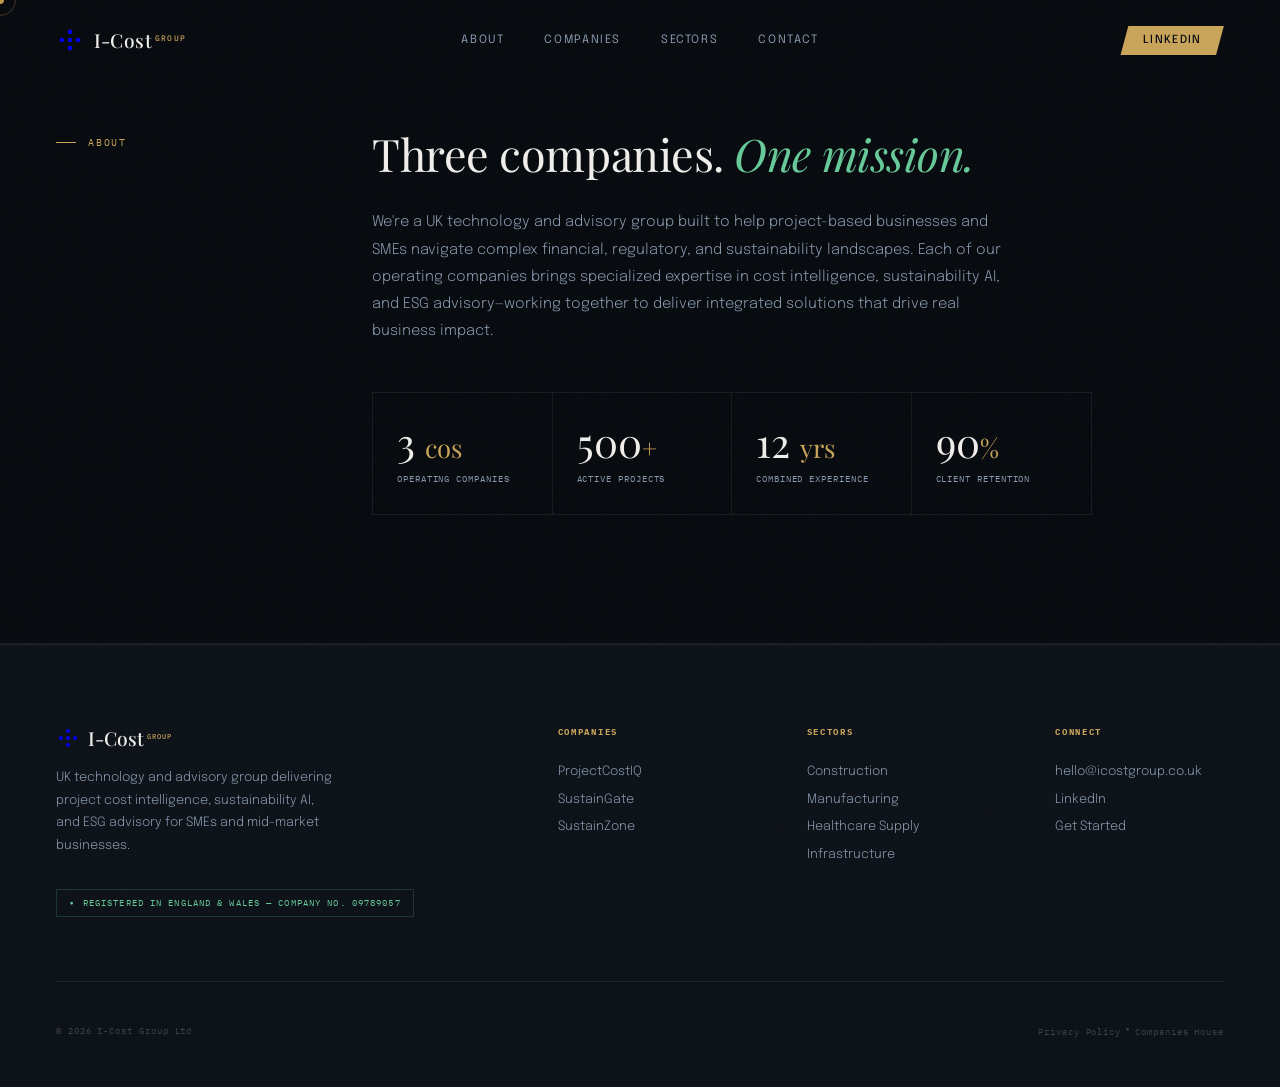
==== about.html @ 1edfaf4c "Split pages while preserving original design theme and assets" ====
<!DOCTYPE html>
<html lang="en">
<head>
<meta charset="UTF-8">
<meta name="viewport" content="width=device-width, initial-scale=1.0">
<title>About — I-Cost Group</title>
<meta name="description" content="Three operating companies. One mission — helping UK project-based businesses and SMEs manage financial risk, regulatory complexity, and sustainability at speed and scale.">
<meta property="og:title" content="I-Cost Group — Intelligent Cost & Compliance">
<meta property="og:description" content="UK technology and advisory group delivering project cost intelligence, sustainability AI, and ESG advisory for SMEs.">
<meta property="og:type" content="website">
<link rel="preconnect" href="https://fonts.googleapis.com">
<link href="https://fonts.googleapis.com/css2?family=Playfair+Display:ital,wght@0,400;0,500;0,700;1,400;1,500&family=Epilogue:wght@200;300;400;500;600&family=IBM+Plex+Mono:wght@300;400;500&display=swap" rel="stylesheet">
<link rel="stylesheet" href="assets/css/main.css">
</head>
<body>
<a href="#main" class="skip-link">Skip to main content</a>
<div class="cursor"></div>
<div class="cursor-ring"></div>

<nav id="nav">
<a href="index.html" class="nav-logo">
<svg viewBox="0 0 24 24" width="24" height="24" fill="none" stroke="currentColor" stroke-width="2">
<circle cx="12" cy="12" r="1"/>
<circle cx="12" cy="5" r="1"/>
<circle cx="12" cy="19" r="1"/>
<circle cx="5" cy="12" r="1"/>
<circle cx="19" cy="12" r="1"/>
</svg>
<span class="nav-logo-text">I-Cost<sup>GROUP</sup></span>
</a>
<div class="nav-center">
<a href="about.html">About</a>
<a href="companies.html">Companies</a>
<a href="sectors.html">Sectors</a>
<a href="contact.html">Contact</a>
</div>
<div class="nav-right">
<a href="https://www.linkedin.com/company/i-cost-group" class="nav-pill">LinkedIn</a>
</div>
<button class="hamburger" id="hamburger">
<span></span>
<span></span>
<span></span>
</button>
</nav>

<div class="mobile-menu" id="mobileMenu">
<a href="about.html">About</a>
<a href="companies.html">Companies</a>
<a href="sectors.html">Sectors</a>
<a href="contact.html">Contact</a>
<a href="https://www.linkedin.com/company/i-cost-group">LinkedIn</a>
</div>

<main id="main">
<section id="about" class="about">
<div class="section-wrap">
<div class="about-inner">
<div class="about-label">
<span class="section-label">About</span>
</div>
<div class="about-text reveal reveal-delay-1">
<h2>Three companies. <em>One mission.</em></h2>
<p>We're a UK technology and advisory group built to help project-based businesses and SMEs navigate complex financial, regulatory, and sustainability landscapes. Each of our operating companies brings specialized expertise in cost intelligence, sustainability AI, and ESG advisory—working together to deliver integrated solutions that drive real business impact.</p>

<div class="about-stats reveal reveal-delay-2">
<div class="stat">
<span class="stat-n">3 <span>cos</span></span>
<span class="stat-t">Operating Companies</span>
</div>
<div class="stat">
<span class="stat-n">500<span>+</span></span>
<span class="stat-t">Active Projects</span>
</div>
<div class="stat">
<span class="stat-n">12 <span>yrs</span></span>
<span class="stat-t">Combined Experience</span>
</div>
<div class="stat">
<span class="stat-n">90<span>%</span></span>
<span class="stat-t">Client Retention</span>
</div>
</div>
</div>
</div>
</div>
</section>
</main>

<footer>
<div class="footer-top">
<div class="footer-brand">
<a href="index.html" class="f-logo">
<svg viewBox="0 0 24 24" width="24" height="24" fill="none" stroke="currentColor" stroke-width="2">
<circle cx="12" cy="12" r="1"/>
<circle cx="12" cy="5" r="1"/>
<circle cx="12" cy="19" r="1"/>
<circle cx="5" cy="12" r="1"/>
<circle cx="19" cy="12" r="1"/>
</svg>
<span class="f-logo-text">I-Cost<sup>GROUP</sup></span>
</a>
<p>UK technology and advisory group delivering project cost intelligence, sustainability AI, and ESG advisory for SMEs and mid-market businesses.</p>
<div class="f-badge">Registered in England & Wales — Company No. 09789057</div>
</div>

<div class="footer-col">
<h4>Companies</h4>
<ul>
<li><a href="companies.html">ProjectCostIQ</a></li>
<li><a href="companies.html">SustainGate</a></li>
<li><a href="companies.html">SustainZone</a></li>
</ul>
</div>

<div class="footer-col">
<h4>Sectors</h4>
<ul>
<li><a href="sectors.html">Construction</a></li>
<li><a href="sectors.html">Manufacturing</a></li>
<li><a href="sectors.html">Healthcare Supply</a></li>
<li><a href="sectors.html">Infrastructure</a></li>
</ul>
</div>

<div class="footer-col">
<h4>Connect</h4>
<ul>
<li><a href="mailto:hello@icostgroup.co.uk">hello@icostgroup.co.uk</a></li>
<li><a href="https://www.linkedin.com/company/i-cost-group">LinkedIn</a></li>
<li><a href="contact.html">Get Started</a></li>
</ul>
</div>
</div>

<div class="footer-bottom">
<p>&copy; 2026 I-Cost Group Ltd</p>
<div>
<a href="privacy-policy.html">Privacy Policy</a>
<span style="color: rgba(255,255,255,0.2);"> • </span>
<a href="https://find-and-update.company-information.service.gov.uk/company/09789057">Companies House</a>
</div>
</div>
</footer>

<script src="assets/js/main.js"></script>
</body>
</html>
---- assets/css/main.css ----
:root {
--black: #080b0f;
--obsidian: #0e1319;
--charcoal: #141c24;
--slate: #1d2835;
--steel: #263245;
--fog: #8a9ab0;
--mist: #c4cdd8;
--white: #f0eeea;
--gold: #c9a45a;
--gold-pale: #e8d5a8;
--gold-dim: rgba(201,164,90,0.15);
--sage: #4a8f6f;
--sage-bright: #67c99a;
--sage-dim: rgba(74,143,111,0.12);
--rule: rgba(255,255,255,0.07);
--rule-bright: rgba(255,255,255,0.14);
--blue-accent: #6da5d4;
}
*, *::before, *::after { box-sizing: border-box; margin: 0; padding: 0; }
html { scroll-behavior: smooth; font-size: 16px; }
body {
font-family: 'Epilogue', sans-serif;
background: var(--black);
color: var(--white);
overflow-x: hidden;
}
@media (hover: hover) and (pointer: fine) {
.cursor {
position: fixed; z-index: 9999;
width: 8px; height: 8px;
background: var(--gold);
border-radius: 50%;
pointer-events: none;
transform: translate(-50%, -50%);
transition: transform 0.1s, width 0.3s, height 0.3s, background 0.3s;
mix-blend-mode: difference;
}
.cursor-ring {
position: fixed; z-index: 9998;
width: 32px; height: 32px;
border: 1px solid rgba(201,164,90,0.3);
border-radius: 50%;
pointer-events: none;
transform: translate(-50%, -50%);
transition: transform 0.18s ease, width 0.3s, height 0.3s;
}
body:has(a:hover) .cursor { background: var(--sage-bright); transform: translate(-50%,-50%) scale(1.5); }
body:has(a:hover) .cursor-ring { width: 48px; height: 48px; border-color: rgba(103,201,154,0.3); }
}
@media (hover: none) {
.cursor, .cursor-ring { display: none; }
}
body::before {
content: '';
position: fixed; inset: 0; z-index: 1000;
background-image: url("data:image/svg+xml,%3Csvg viewBox='0 0 256 256' xmlns='http://www.w3.org/2000/svg'%3E%3Cfilter id='noise'%3E%3CfeTurbulence type='fractalNoise' baseFrequency='0.9' numOctaves='4' stitchTiles='stitch'/%3E%3C/filter%3E%3Crect width='100%25' height='100%25' filter='url(%23noise)' opacity='0.03'/%3E%3C/svg%3E");
pointer-events: none; opacity: 0.4;
}
.skip-link {
position: absolute; top: -40px; left: 0;
background: var(--gold); color: var(--black);
padding: 0.5rem 1rem; z-index: 10000;
font-size: 0.8rem; text-decoration: none;
transition: top 0.2s;
}
.skip-link:focus { top: 0; }
nav {
position: fixed; top: 0; left: 0; right: 0; z-index: 500;
display: flex; align-items: center; justify-content: space-between;
padding: 1.6rem 3.5rem;
transition: background 0.4s, border-color 0.4s;
border-bottom: 1px solid transparent;
}
nav.scrolled {
background: rgba(8,11,15,0.92);
backdrop-filter: blur(20px);
border-color: var(--rule);
}
.nav-logo {
display: flex; align-items: center; gap: 0.6rem;
text-decoration: none; flex-shrink: 0;
}
.nav-logo svg { height: 28px; width: auto; }
.nav-logo-text {
font-family: 'Playfair Display', serif;
font-size: 1.2rem; font-weight: 500;
color: var(--white);
letter-spacing: 0.02em;
}
.nav-logo-text sup {
font-family: 'IBM Plex Mono', monospace;
font-size: 0.48rem; letter-spacing: 0.15em; text-transform: uppercase;
color: var(--gold); vertical-align: super; margin-left: 0.2rem;
}
.nav-center {
position: absolute; left: 50%; transform: translateX(-50%);
display: flex; gap: 2.5rem;
}
.nav-center a {
font-size: 0.72rem; letter-spacing: 0.14em; text-transform: uppercase;
font-weight: 400; color: var(--fog); text-decoration: none;
transition: color 0.2s;
position: relative;
}
.nav-center a::after {
content: ''; position: absolute; bottom: -4px; left: 0;
width: 0; height: 1px; background: var(--gold);
transition: width 0.3s ease;
}
.nav-center a:hover { color: var(--white); }
.nav-center a:hover::after { width: 100%; }
.nav-right { display: flex; align-items: center; gap: 1.5rem; }
.nav-pill {
font-size: 0.7rem; letter-spacing: 0.12em; text-transform: uppercase;
font-weight: 500; color: var(--black);
background: var(--gold);
padding: 0.55rem 1.4rem;
text-decoration: none;
transition: background 0.25s, transform 0.2s;
clip-path: polygon(8px 0%, 100% 0%, calc(100% - 8px) 100%, 0% 100%);
}
.nav-pill:hover { background: var(--gold-pale); transform: translateY(-1px); }
.hamburger {
display: none; flex-direction: column; gap: 5px;
background: none; border: none; cursor: pointer;
padding: 4px; z-index: 700;
position: relative;
}
.hamburger span {
display: block; width: 24px; height: 2px;
background: var(--white); transition: all 0.3s ease;
}
.hamburger.active span:nth-child(1) { transform: rotate(45deg) translate(4px, 4px); }
.hamburger.active span:nth-child(2) { opacity: 0; }
.hamburger.active span:nth-child(3) { transform: rotate(-45deg) translate(5px, -5px); }
.mobile-menu {
display: none; position: fixed; inset: 0; z-index: 550;
background: rgba(8,11,15,0.97); backdrop-filter: blur(20px);
flex-direction: column; align-items: center; justify-content: center;
gap: 2.5rem; opacity: 0; pointer-events: none;
transition: opacity 0.3s ease;
padding-top: 5rem;
}
.mobile-menu.open { opacity: 1; pointer-events: all; }
.mobile-menu a {
font-family: 'Playfair Display', serif;
font-size: 1.8rem; font-weight: 400; color: var(--white);
text-decoration: none; transition: color 0.2s;
}
.mobile-menu a:hover { color: var(--gold); }
.hero {
min-height: 100vh;
display: flex; flex-direction: column; justify-content: flex-end;
padding: 0 3.5rem 5rem;
position: relative; overflow: hidden;
}
.hero-bg {
position: absolute; inset: 0; z-index: 0;
background:
radial-gradient(ellipse 80% 60% at 60% 40%, rgba(74,143,111,0.06) 0%, transparent 60%),
radial-gradient(ellipse 50% 40% at 80% 70%, rgba(201,164,90,0.04) 0%, transparent 50%);
}
.hero-grid {
position: absolute; inset: 0; z-index: 0;
background-image:
linear-gradient(var(--rule) 1px, transparent 1px),
linear-gradient(90deg, var(--rule) 1px, transparent 1px);
background-size: 80px 80px;
mask-image: radial-gradient(ellipse 70% 70% at 50% 50%, black 30%, transparent 100%);
}
.hero-line {
position: absolute; top: 0;
width: 1px; height: 100%;
background: linear-gradient(to bottom, transparent, var(--rule-bright) 30%, var(--rule-bright) 70%, transparent);
z-index: 0;
}
.hero-line:nth-child(2) { right: 25%; }
.hero-line:nth-child(3) { right: 50%; }
.hero-line:nth-child(4) { right: 75%; opacity: 0.5; }
.hero-tag {
position: absolute; top: 7rem; right: 3.5rem; z-index: 2;
display: flex; flex-direction: column; align-items: flex-end; gap: 0.6rem;
}
.hero-tag-item {
display: flex; align-items: center; gap: 0.75rem;
font-family: 'IBM Plex Mono', monospace;
font-size: 0.62rem; letter-spacing: 0.14em; text-transform: uppercase;
color: var(--fog);
padding: 0.35rem 0.75rem;
border: 1px solid var(--rule);
background: rgba(8,11,15,0.5);
backdrop-filter: blur(8px);
transition: border-color 0.3s, color 0.3s;
}
.hero-tag-item:hover { border-color: var(--rule-bright); color: var(--mist); }
.hero-tag-dot {
width: 6px; height: 6px; border-radius: 50%;
}
.dot-gold { background: var(--gold); box-shadow: 0 0 8px var(--gold); }
.dot-sage { background: var(--sage-bright); box-shadow: 0 0 8px var(--sage-bright); }
.dot-blue { background: #6da5d4; box-shadow: 0 0 8px #6da5d4; }
.hero-content { position: relative; z-index: 2; max-width: 900px; }
.hero-eyebrow {
display: flex; align-items: center; gap: 1rem;
margin-bottom: 2.5rem;
}
.hero-eyebrow-line {
width: 40px; height: 1px; background: var(--gold);
}
.hero-eyebrow-text {
font-family: 'IBM Plex Mono', monospace;
font-size: 0.65rem; letter-spacing: 0.2em; text-transform: uppercase;
color: var(--gold);
}
.hero-h1 {
font-family: 'Playfair Display', serif;
font-size: clamp(3.5rem, 7.5vw, 7.5rem);
font-weight: 400; line-height: 0.95;
letter-spacing: -0.02em;
margin-bottom: 3rem;
}
.hero-h1 .line-1 { display: block; color: var(--white); }
.hero-h1 .line-2 { display: block; color: transparent;
-webkit-text-stroke: 1px rgba(255,255,255,0.2); }
.hero-h1 .line-3 { display: block; color: var(--sage-bright);
font-style: italic; }
.hero-bottom {
display: flex; align-items: flex-end;
justify-content: space-between; gap: 2rem;
}
.hero-desc {
max-width: 440px;
font-size: 0.92rem; line-height: 1.8; font-weight: 300;
color: var(--fog);
}
.hero-ctas { display: flex; gap: 1rem; align-items: center; flex-shrink: 0; }
.btn-ghost {
font-size: 0.72rem; letter-spacing: 0.14em; text-transform: uppercase;
font-weight: 400; color: var(--white);
border: 1px solid var(--rule-bright);
padding: 0.85rem 2rem; text-decoration: none;
transition: all 0.25s; position: relative; overflow: hidden;
}
.btn-ghost::before {
content: ''; position: absolute; inset: 0;
background: var(--rule); transform: translateX(-100%);
transition: transform 0.3s ease;
}
.btn-ghost:hover::before { transform: translateX(0); }
.btn-ghost:hover { border-color: rgba(255,255,255,0.3); }
.btn-solid {
font-size: 0.72rem; letter-spacing: 0.14em; text-transform: uppercase;
font-weight: 500; color: var(--black);
background: var(--gold);
padding: 0.85rem 2rem; text-decoration: none;
transition: all 0.25s; position: relative;
}
.btn-solid:hover { background: var(--gold-pale); transform: translateY(-2px); }
.hero-scroll {
position: absolute; bottom: 3rem; left: 50%; transform: translateX(-50%);
display: flex; flex-direction: column; align-items: center; gap: 0.75rem;
z-index: 2;
}
.scroll-label {
font-family: 'IBM Plex Mono', monospace;
font-size: 0.58rem; letter-spacing: 0.2em; text-transform: uppercase;
color: var(--fog); writing-mode: vertical-rl;
animation: scrollPulse 2s ease-in-out infinite;
}
.scroll-bar {
width: 1px; height: 60px;
background: linear-gradient(to bottom, var(--fog), transparent);
animation: scrollBar 2s ease-in-out infinite;
}
@keyframes scrollBar {
0%, 100% { transform: scaleY(1); opacity: 0.4; }
50% { transform: scaleY(0.5); opacity: 1; }
}
@keyframes scrollPulse {
0%, 100% { opacity: 0.3; } 50% { opacity: 0.8; }
}
.marquee-wrap {
border-top: 1px solid var(--rule);
border-bottom: 1px solid var(--rule);
padding: 0; overflow: hidden;
background: var(--obsidian);
}
.marquee-track {
display: flex; width: max-content;
animation: marquee 40s linear infinite;
}
.marquee-track:hover { animation-play-state: paused; }
.marquee-item {
display: flex; align-items: center; gap: 1.2rem;
padding: 1rem 2.5rem;
border-right: 1px solid var(--rule);
font-family: 'IBM Plex Mono', monospace;
font-size: 0.65rem; letter-spacing: 0.15em; text-transform: uppercase;
color: var(--fog); white-space: nowrap;
transition: color 0.2s;
}
.marquee-item:hover { color: var(--white); }
.marquee-item .m-dot {
width: 4px; height: 4px; border-radius: 50%; background: var(--gold);
}
@keyframes marquee {
from { transform: translateX(0); }
to { transform: translateX(-50%); }
}
.section-wrap {
max-width: 1440px; margin: 0 auto; padding: 0 3.5rem;
}
.about {
padding: 8rem 0;
border-bottom: 1px solid var(--rule);
}
.about-inner {
display: grid; grid-template-columns: 220px 1fr;
gap: 6rem; align-items: start;
}
.about-label { padding-top: 0.5rem; }
.section-label {
font-family: 'IBM Plex Mono', monospace;
font-size: 0.62rem; letter-spacing: 0.18em; text-transform: uppercase;
color: var(--gold); display: flex; align-items: center; gap: 0.75rem;
}
.section-label::before {
content: ''; display: block;
width: 20px; height: 1px; background: var(--gold);
}
.about-text h2 {
font-family: 'Playfair Display', serif;
font-size: clamp(2rem, 3.5vw, 3.2rem);
font-weight: 400; line-height: 1.15;
color: var(--white); margin-bottom: 1.8rem;
letter-spacing: -0.01em;
}
.about-text h2 em { font-style: italic; color: var(--sage-bright); }
.about-text p {
font-size: 0.92rem; line-height: 1.85; font-weight: 300;
color: var(--fog); max-width: 640px; margin-bottom: 3rem;
}
.about-stats {
display: grid; grid-template-columns: repeat(4, 1fr);
gap: 0; border: 1px solid var(--rule); max-width: 720px;
}
.stat {
padding: 1.8rem 1.5rem;
border-right: 1px solid var(--rule);
}
.stat:last-child { border-right: none; }
.stat-n {
font-family: 'Playfair Display', serif;
font-size: 2.5rem; font-weight: 400; line-height: 1;
color: var(--white); display: block; margin-bottom: 0.4rem;
}
.stat-n span { color: var(--gold); font-size: 1.6rem; }
.stat-t {
font-family: 'IBM Plex Mono', monospace;
font-size: 0.58rem; letter-spacing: 0.1em; text-transform: uppercase;
color: var(--fog);
}
.companies { padding: 8rem 0; }
.companies-header {
display: flex; align-items: center; gap: 2rem;
margin-bottom: 4rem;
}
.companies-header .section-label { flex-shrink: 0; }
.companies-header .h-rule {
flex: 1; height: 1px; background: var(--rule);
}
.companies-header .h-count {
font-family: 'IBM Plex Mono', monospace;
font-size: 0.62rem; letter-spacing: 0.1em; color: var(--fog);
}
.company-row {
display: grid; grid-template-columns: 80px 1fr 1fr 1fr;
border-top: 1px solid var(--rule);
transition: background 0.3s;
position: relative;
}
.company-row::after {
content: ''; position: absolute;
top: -1px; left: 0; right: 0; height: 1px;
background: transparent;
transition: background 0.3s;
}
.company-row:hover::after { background: var(--gold); }
.company-row:hover { background: rgba(255,255,255,0.015); }
.company-row.last { border-bottom: 1px solid var(--rule); }
.cr-num {
font-family: 'IBM Plex Mono', monospace;
font-size: 0.6rem; letter-spacing: 0.1em;
color: var(--fog); padding: 3rem 2rem;
border-right: 1px solid var(--rule);
display: flex; align-items: flex-start;
}
.cr-name {
padding: 3rem 2.5rem;
border-right: 1px solid var(--rule);
}
.cr-name h3 {
font-family: 'Playfair Display', serif;
font-size: 2rem; font-weight: 500;
color: var(--white); margin-bottom: 0.3rem;
letter-spacing: -0.01em;
}
.cr-type {
font-family: 'IBM Plex Mono', monospace;
font-size: 0.62rem; letter-spacing: 0.12em; text-transform: uppercase;
}
.type-gold { color: var(--gold); }
.type-sage { color: var(--sage-bright); }
.type-blue { color: #6da5d4; }
.cr-desc {
padding: 3rem 2.5rem;
border-right: 1px solid var(--rule);
font-size: 0.84rem; line-height: 1.75; font-weight: 300;
color: var(--fog);
}
.cr-tags {
padding: 3rem 2.5rem;
display: flex; flex-direction: column;
justify-content: space-between;
}
.tag-list {
display: flex; flex-wrap: wrap; gap: 0.4rem; margin-bottom: 1.5rem;
}
.tag {
font-family: 'IBM Plex Mono', monospace;
font-size: 0.58rem; letter-spacing: 0.08em;
padding: 0.3rem 0.65rem;
border: 1px solid var(--rule); color: var(--fog);
transition: border-color 0.2s, color 0.2s;
}
.company-row:hover .tag { border-color: var(--rule-bright); color: var(--mist); }
.cr-link {
display: inline-flex; align-items: center; gap: 0.5rem;
font-size: 0.7rem; letter-spacing: 0.12em; text-transform: uppercase;
font-weight: 400; color: var(--fog); text-decoration: none;
transition: color 0.2s;
}
.cr-link .arr { transition: transform 0.2s; }
.cr-link:hover { color: var(--white); }
.cr-link:hover .arr { transform: translateX(4px); }
.difference {
background: var(--obsidian);
border-top: 1px solid var(--rule);
border-bottom: 1px solid var(--rule);
padding: 8rem 0;
}
.diff-inner {
display: grid; grid-template-columns: 1fr 1fr;
gap: 8rem; align-items: start;
}
.diff-left h2 {
font-family: 'Playfair Display', serif;
font-size: clamp(2.5rem, 4vw, 4rem);
font-weight: 400; line-height: 1.05;
letter-spacing: -0.02em; color: var(--white);
margin-bottom: 2rem; margin-top: 1.5rem;
}
.diff-left h2 em { font-style: italic; color: var(--sage-bright); }
.diff-left p {
font-size: 0.88rem; line-height: 1.85; font-weight: 300;
color: var(--fog); margin-bottom: 3rem;
}
.diff-link {
display: inline-flex; align-items: center; gap: 0.75rem;
font-size: 0.7rem; letter-spacing: 0.14em; text-transform: uppercase;
color: var(--gold); text-decoration: none;
transition: gap 0.2s;
}
.diff-link:hover { gap: 1.2rem; }
.diff-link .arr { font-size: 0.9rem; }
.diff-table {
border: 1px solid var(--rule);
}
.diff-head-row {
display: grid; grid-template-columns: 1fr 1fr;
border-bottom: 1px solid var(--rule);
background: var(--charcoal);
}
.dhc {
padding: 0.9rem 1.5rem;
font-family: 'IBM Plex Mono', monospace;
font-size: 0.6rem; letter-spacing: 0.14em; text-transform: uppercase;
}
.dhc:first-child {
color: var(--fog); border-right: 1px solid var(--rule);
}
.dhc:last-child { color: var(--sage-bright); }
.diff-row {
display: grid; grid-template-columns: 1fr 1fr;
border-bottom: 1px solid var(--rule);
transition: background 0.2s;
}
.diff-row:last-child { border-bottom: none; }
.diff-row:hover { background: rgba(255,255,255,0.02); }
.dc {
padding: 1.2rem 1.5rem;
font-size: 0.8rem; font-weight: 300; line-height: 1.5;
}
.dc:first-child {
color: rgba(255,255,255,0.28);
border-right: 1px solid var(--rule);
text-decoration: line-through;
text-decoration-color: rgba(255,255,255,0.1);
}
.dc:last-child {
color: var(--mist);
display: flex; align-items: center; gap: 0.5rem;
}
.dc:last-child::before {
content: '✓'; color: var(--sage-bright);
font-size: 0.7rem; flex-shrink: 0;
}
.sectors { padding: 8rem 0; border-bottom: 1px solid var(--rule); }
.sectors-header {
display: flex; justify-content: space-between; align-items: flex-end;
margin-bottom: 5rem;
}
.sectors-header h2 {
font-family: 'Playfair Display', serif;
font-size: clamp(2.2rem, 3.5vw, 3.5rem);
font-weight: 400; letter-spacing: -0.02em;
color: var(--white); margin-top: 1rem;
}
.sectors-header p {
font-size: 0.82rem; color: var(--fog); font-weight: 300;
max-width: 280px; text-align: right; line-height: 1.7;
}
.sector-grid {
display: grid; grid-template-columns: repeat(4, 1fr);
border: 1px solid var(--rule);
}
.sector-card {
padding: 3rem 2rem;
border-right: 1px solid var(--rule);
position: relative; overflow: hidden;
transition: background 0.4s;
}
.sector-card:last-child { border-right: none; }
.sector-card:hover { background: var(--charcoal); }
.sector-card::before {
content: attr(data-num);
position: absolute; bottom: -0.5rem; right: 1rem;
font-family: 'Playfair Display', serif;
font-size: 6rem; font-weight: 700; line-height: 1;
color: rgba(255,255,255,0.025);
pointer-events: none;
}
.sector-icon {
width: 44px; height: 44px;
border: 1px solid var(--rule);
display: flex; align-items: center; justify-content: center;
margin-bottom: 2rem;
transition: border-color 0.3s, background 0.3s;
color: var(--gold);
}
.sector-card:hover .sector-icon {
border-color: var(--gold);
background: var(--gold-dim);
}
.sector-card:nth-child(2) .sector-icon { color: var(--sage-bright); }
.sector-card:nth-child(2):hover .sector-icon { border-color: var(--sage-bright); background: var(--sage-dim); }
.sector-card:nth-child(3) .sector-icon { color: var(--blue-accent); }
.sector-card:nth-child(3):hover .sector-icon { border-color: var(--blue-accent); background: rgba(109,165,212,0.12); }
.sector-card:nth-child(4) .sector-icon { color: var(--mist); }
.sector-card:nth-child(4):hover .sector-icon { border-color: var(--mist); background: rgba(196,205,216,0.08); }
.sector-card h3 {
font-family: 'Playfair Display', serif;
font-size: 1.3rem; font-weight: 500;
color: var(--white); margin-bottom: 0.8rem;
letter-spacing: -0.01em;
}
.sector-card p {
font-size: 0.78rem; line-height: 1.75; font-weight: 300;
color: var(--fog);
}
.trust-bar {
padding: 4rem 0;
border-bottom: 1px solid var(--rule);
background: var(--obsidian);
}
.trust-inner {
display: flex; align-items: center; gap: 3rem;
justify-content: center; flex-wrap: wrap;
}
.trust-label {
font-family: 'IBM Plex Mono', monospace;
font-size: 0.58rem; letter-spacing: 0.18em; text-transform: uppercase;
color: var(--fog); white-space: nowrap;
}
.trust-logos {
display: flex; align-items: center; gap: 3.5rem; flex-wrap: wrap; justify-content: center;
}
.trust-item {
font-family: 'Epilogue', sans-serif;
font-size: 0.9rem; font-weight: 300;
color: rgba(255,255,255,0.25);
letter-spacing: 0.05em;
white-space: nowrap;
transition: color 0.3s;
}
.trust-item:hover { color: rgba(255,255,255,0.5); }
.trust-item strong { font-weight: 500; }
.cta-band {
padding: 7rem 0;
background: var(--charcoal);
border-bottom: 1px solid var(--rule);
text-align: center;
position: relative; overflow: hidden;
}
.cta-band::before {
content: '';
position: absolute; inset: 0;
background: radial-gradient(ellipse 60% 80% at 50% 50%, rgba(74,143,111,0.06), transparent);
}
.cta-band h2 {
font-family: 'Playfair Display', serif;
font-size: clamp(2.5rem, 5vw, 5rem);
font-weight: 400; line-height: 1.05;
color: var(--white); margin-bottom: 1.5rem;
position: relative; letter-spacing: -0.02em;
}
.cta-band h2 em { font-style: italic; color: var(--sage-bright); }
.cta-band > .section-wrap > p {
font-size: 0.9rem; font-weight: 300; color: var(--fog);
max-width: 520px; margin: 0 auto 3rem; line-height: 1.8;
position: relative;
}
.cta-group { display: flex; justify-content: center; gap: 1rem; position: relative; flex-wrap: wrap; }
footer {
background: var(--obsidian);
padding: 5rem 3.5rem 3rem;
border-top: 1px solid var(--rule);
}
.footer-top {
max-width: 1440px; margin: 0 auto;
display: grid; grid-template-columns: 2.5fr 1fr 1fr 1fr;
gap: 5rem; padding-bottom: 4rem;
border-bottom: 1px solid var(--rule);
}
.footer-brand .f-logo {
display: flex; align-items: center; gap: 0.5rem;
margin-bottom: 1rem; text-decoration: none;
}
.footer-brand .f-logo svg { height: 24px; width: auto; }
.f-logo-text {
font-family: 'Playfair Display', serif;
font-size: 1.2rem; font-weight: 500; color: var(--white);
}
.f-logo-text sup {
font-family: 'IBM Plex Mono', monospace;
font-size: 0.42rem; letter-spacing: 0.15em; text-transform: uppercase;
color: var(--gold); vertical-align: super; margin-left: 0.2rem;
}
.footer-brand p {
font-size: 0.8rem; line-height: 1.75; font-weight: 300;
color: var(--fog); max-width: 280px; margin-bottom: 2rem;
}
.f-badge {
display: inline-flex; align-items: center; gap: 0.5rem;
font-family: 'IBM Plex Mono', monospace;
font-size: 0.58rem; letter-spacing: 0.12em; text-transform: uppercase;
color: var(--sage-bright);
border: 1px solid rgba(103,201,154,0.2);
padding: 0.4rem 0.8rem;
}
.f-badge::before { content: '●'; font-size: 0.4rem; }
.footer-col h4 {
font-family: 'IBM Plex Mono', monospace;
font-size: 0.58rem; letter-spacing: 0.18em; text-transform: uppercase;
color: var(--gold); margin-bottom: 1.5rem;
}
.footer-col ul { list-style: none; }
.footer-col li { margin-bottom: 0.65rem; }
.footer-col a {
font-size: 0.8rem; font-weight: 300; color: var(--fog);
text-decoration: none; transition: color 0.2s;
}
.footer-col a:hover { color: var(--white); }
.footer-bottom {
max-width: 1440px; margin: 2.5rem auto 0;
display: flex; justify-content: space-between; align-items: center;
flex-wrap: wrap; gap: 1rem;
}
.footer-bottom p {
font-family: 'IBM Plex Mono', monospace;
font-size: 0.58rem; letter-spacing: 0.1em;
color: rgba(255,255,255,0.2);
}
.footer-bottom a {
font-family: 'IBM Plex Mono', monospace;
font-size: 0.58rem; letter-spacing: 0.1em;
color: rgba(255,255,255,0.2);
text-decoration: none;
transition: color 0.2s;
}
.footer-bottom a:hover { color: rgba(255,255,255,0.4); }
.reveal {
opacity: 0; transform: translateY(30px);
transition: opacity 0.7s ease, transform 0.7s ease;
}
.reveal.visible { opacity: 1; transform: translateY(0); }
.reveal-delay-1 { transition-delay: 0.1s; }
.reveal-delay-2 { transition-delay: 0.2s; }
.reveal-delay-3 { transition-delay: 0.3s; }
.reveal-delay-4 { transition-delay: 0.4s; }
.hero-eyebrow { animation: fadeUp 0.8s ease 0.2s both; }
.hero-h1 .line-1 { animation: fadeUp 0.8s ease 0.35s both; }
.hero-h1 .line-2 { animation: fadeUp 0.8s ease 0.5s both; }
.hero-h1 .line-3 { animation: fadeUp 0.8s ease 0.65s both; }
.hero-desc { animation: fadeUp 0.8s ease 0.8s both; }
.hero-ctas { animation: fadeUp 0.8s ease 0.9s both; }
.hero-tag { animation: fadeUp 0.8s ease 1s both; }
@keyframes fadeUp {
from { opacity: 0; transform: translateY(20px); }
to { opacity: 1; transform: translateY(0); }
}
@media (max-width: 1200px) {
.company-row { grid-template-columns: 60px 1fr 1fr; }
.cr-tags { display: none; }
.about-stats { grid-template-columns: repeat(4, 1fr); }
}
@media (max-width: 900px) {
nav { padding: 1.2rem 2rem; }
.nav-center { display: none; }
.nav-pill { display: none; }
.hamburger { display: flex; }
.mobile-menu { display: flex; }
.hero { padding: 0 2rem 4rem; }
.hero-tag { display: none; }
.section-wrap { padding: 0 2rem; }
.about-inner { grid-template-columns: 1fr; gap: 2rem; }
.about-stats { grid-template-columns: repeat(2, 1fr); }
.about-stats .stat:nth-child(2) { border-right: none; }
.company-row { grid-template-columns: 1fr; }
.cr-num { display: none; }
.cr-name, .cr-desc, .cr-tags { border-right: none; border-bottom: 1px solid var(--rule); }
.cr-tags { display: flex; }
.diff-inner { grid-template-columns: 1fr; gap: 4rem; }
.sector-grid { grid-template-columns: 1fr 1fr; }
.sector-card { border-bottom: 1px solid var(--rule); }
.sectors-header { flex-direction: column; align-items: flex-start; gap: 1rem; }
.sectors-header p { text-align: left; }
.footer-top { grid-template-columns: 1fr 1fr; gap: 3rem; }
footer { padding: 4rem 2rem 3rem; }
.hero-bottom { flex-direction: column; align-items: flex-start; }
.trust-logos { gap: 2rem; }
}
@media (max-width: 600px) {
.about-stats { grid-template-columns: 1fr 1fr; }
.sector-grid { grid-template-columns: 1fr; }
.sector-card { border-right: none; }
.footer-top { grid-template-columns: 1fr; gap: 2.5rem; }
.cta-group { flex-direction: column; align-items: center; }
}
@media (prefers-reduced-motion: reduce) {
*, *::before, *::after {
animation-duration: 0.01ms !important;
animation-iteration-count: 1 !important;
transition-duration: 0.01ms !important;
}
.marquee-track { animation: none; }
.reveal { opacity: 1; transform: none; }
}
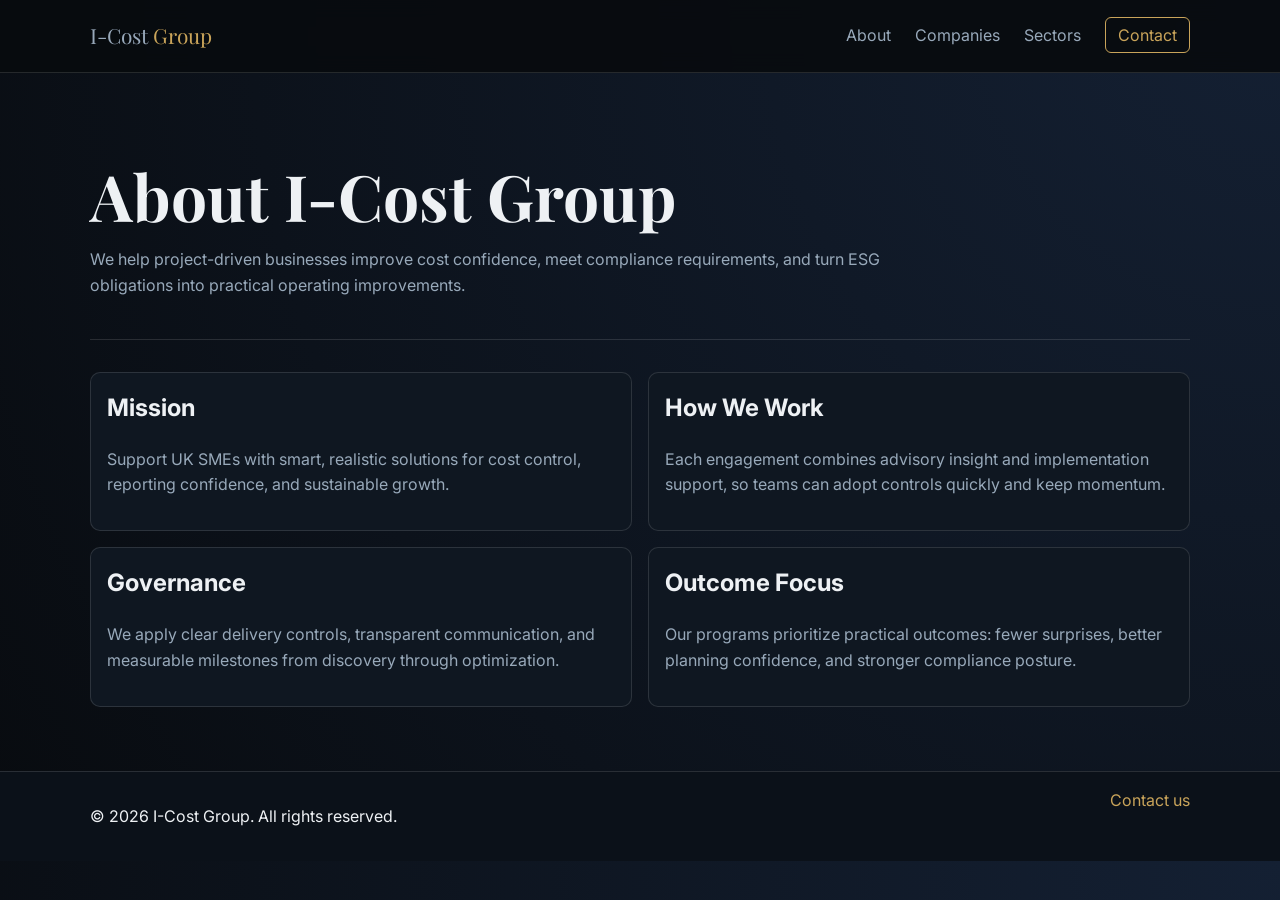
==== commit e62d05c4: "Merge branch 'main' into codex/organize-html-files-into-separate-pages-ezxg9k" ====
--- a/about.html
+++ b/about.html
@@ -1,148 +1,67 @@
 <!DOCTYPE html>
 <html lang="en">
 <head>
-<meta charset="UTF-8">
-<meta name="viewport" content="width=device-width, initial-scale=1.0">
-<title>About — I-Cost Group</title>
-<meta name="description" content="Three operating companies. One mission — helping UK project-based businesses and SMEs manage financial risk, regulatory complexity, and sustainability at speed and scale.">
-<meta property="og:title" content="I-Cost Group — Intelligent Cost & Compliance">
-<meta property="og:description" content="UK technology and advisory group delivering project cost intelligence, sustainability AI, and ESG advisory for SMEs.">
-<meta property="og:type" content="website">
-<link rel="preconnect" href="https://fonts.googleapis.com">
-<link href="https://fonts.googleapis.com/css2?family=Playfair+Display:ital,wght@0,400;0,500;0,700;1,400;1,500&family=Epilogue:wght@200;300;400;500;600&family=IBM+Plex+Mono:wght@300;400;500&display=swap" rel="stylesheet">
-<link rel="stylesheet" href="assets/css/main.css">
+  <meta charset="UTF-8" />
+  <meta name="viewport" content="width=device-width, initial-scale=1.0" />
+  <title>About | I-Cost Group</title>
+  <meta name="description" content="About I-Cost Group: mission, governance, and delivery approach for UK SMEs." />
+  <link rel="preconnect" href="https://fonts.googleapis.com" />
+  <link rel="preconnect" href="https://fonts.gstatic.com" crossorigin />
+  <link href="https://fonts.googleapis.com/css2?family=Playfair+Display:wght@500;700&family=Inter:wght@300;400;500;600&display=swap" rel="stylesheet" />
+  <link rel="stylesheet" href="assets/css/main.css" />
 </head>
 <body>
-<a href="#main" class="skip-link">Skip to main content</a>
-<div class="cursor"></div>
-<div class="cursor-ring"></div>
+  <header class="site-header">
+    <nav class="nav container" aria-label="Main navigation">
+      <a class="logo" href="index.html">I-Cost <span>Group</span></a>
+      <button class="menu-toggle" id="menuToggle" aria-expanded="false" aria-controls="mobileMenu">Menu</button>
+      <ul class="nav-links" id="mainMenu">
+        <li><a href="about.html">About</a></li>
+        <li><a href="companies.html">Companies</a></li>
+        <li><a href="sectors.html">Sectors</a></li>
+        <li><a href="contact.html" class="btn-link">Contact</a></li>
+      </ul>
+    </nav>
+    <div class="mobile-menu" id="mobileMenu">
+      <a href="about.html">About</a>
+      <a href="companies.html">Companies</a>
+      <a href="sectors.html">Sectors</a>
+      <a href="contact.html">Contact</a>
+    </div>
+  </header>
 
-<nav id="nav">
-<a href="index.html" class="nav-logo">
-<svg viewBox="0 0 24 24" width="24" height="24" fill="none" stroke="currentColor" stroke-width="2">
-<circle cx="12" cy="12" r="1"/>
-<circle cx="12" cy="5" r="1"/>
-<circle cx="12" cy="19" r="1"/>
-<circle cx="5" cy="12" r="1"/>
-<circle cx="19" cy="12" r="1"/>
-</svg>
-<span class="nav-logo-text">I-Cost<sup>GROUP</sup></span>
-</a>
-<div class="nav-center">
-<a href="about.html">About</a>
-<a href="companies.html">Companies</a>
-<a href="sectors.html">Sectors</a>
-<a href="contact.html">Contact</a>
-</div>
-<div class="nav-right">
-<a href="https://www.linkedin.com/company/i-cost-group" class="nav-pill">LinkedIn</a>
-</div>
-<button class="hamburger" id="hamburger">
-<span></span>
-<span></span>
-<span></span>
-</button>
-</nav>
+  <main class="container section">
+    <header class="page-title">
+      <h1>About I-Cost Group</h1>
+      <p class="lead">We help project-driven businesses improve cost confidence, meet compliance requirements, and turn ESG obligations into practical operating improvements.</p>
+    </header>
 
-<div class="mobile-menu" id="mobileMenu">
-<a href="about.html">About</a>
-<a href="companies.html">Companies</a>
-<a href="sectors.html">Sectors</a>
-<a href="contact.html">Contact</a>
-<a href="https://www.linkedin.com/company/i-cost-group">LinkedIn</a>
-</div>
+    <div class="grid-2">
+      <article class="card">
+        <h2>Mission</h2>
+        <p>Support UK SMEs with smart, realistic solutions for cost control, reporting confidence, and sustainable growth.</p>
+      </article>
+      <article class="card">
+        <h2>How We Work</h2>
+        <p>Each engagement combines advisory insight and implementation support, so teams can adopt controls quickly and keep momentum.</p>
+      </article>
+      <article class="card">
+        <h2>Governance</h2>
+        <p>We apply clear delivery controls, transparent communication, and measurable milestones from discovery through optimization.</p>
+      </article>
+      <article class="card">
+        <h2>Outcome Focus</h2>
+        <p>Our programs prioritize practical outcomes: fewer surprises, better planning confidence, and stronger compliance posture.</p>
+      </article>
+    </div>
+  </main>
 
-<main id="main">
-<section id="about" class="about">
-<div class="section-wrap">
-<div class="about-inner">
-<div class="about-label">
-<span class="section-label">About</span>
-</div>
-<div class="about-text reveal reveal-delay-1">
-<h2>Three companies. <em>One mission.</em></h2>
-<p>We're a UK technology and advisory group built to help project-based businesses and SMEs navigate complex financial, regulatory, and sustainability landscapes. Each of our operating companies brings specialized expertise in cost intelligence, sustainability AI, and ESG advisory—working together to deliver integrated solutions that drive real business impact.</p>
-
-<div class="about-stats reveal reveal-delay-2">
-<div class="stat">
-<span class="stat-n">3 <span>cos</span></span>
-<span class="stat-t">Operating Companies</span>
-</div>
-<div class="stat">
-<span class="stat-n">500<span>+</span></span>
-<span class="stat-t">Active Projects</span>
-</div>
-<div class="stat">
-<span class="stat-n">12 <span>yrs</span></span>
-<span class="stat-t">Combined Experience</span>
-</div>
-<div class="stat">
-<span class="stat-n">90<span>%</span></span>
-<span class="stat-t">Client Retention</span>
-</div>
-</div>
-</div>
-</div>
-</div>
-</section>
-</main>
-
-<footer>
-<div class="footer-top">
-<div class="footer-brand">
-<a href="index.html" class="f-logo">
-<svg viewBox="0 0 24 24" width="24" height="24" fill="none" stroke="currentColor" stroke-width="2">
-<circle cx="12" cy="12" r="1"/>
-<circle cx="12" cy="5" r="1"/>
-<circle cx="12" cy="19" r="1"/>
-<circle cx="5" cy="12" r="1"/>
-<circle cx="19" cy="12" r="1"/>
-</svg>
-<span class="f-logo-text">I-Cost<sup>GROUP</sup></span>
-</a>
-<p>UK technology and advisory group delivering project cost intelligence, sustainability AI, and ESG advisory for SMEs and mid-market businesses.</p>
-<div class="f-badge">Registered in England & Wales — Company No. 09789057</div>
-</div>
-
-<div class="footer-col">
-<h4>Companies</h4>
-<ul>
-<li><a href="companies.html">ProjectCostIQ</a></li>
-<li><a href="companies.html">SustainGate</a></li>
-<li><a href="companies.html">SustainZone</a></li>
-</ul>
-</div>
-
-<div class="footer-col">
-<h4>Sectors</h4>
-<ul>
-<li><a href="sectors.html">Construction</a></li>
-<li><a href="sectors.html">Manufacturing</a></li>
-<li><a href="sectors.html">Healthcare Supply</a></li>
-<li><a href="sectors.html">Infrastructure</a></li>
-</ul>
-</div>
-
-<div class="footer-col">
-<h4>Connect</h4>
-<ul>
-<li><a href="mailto:hello@icostgroup.co.uk">hello@icostgroup.co.uk</a></li>
-<li><a href="https://www.linkedin.com/company/i-cost-group">LinkedIn</a></li>
-<li><a href="contact.html">Get Started</a></li>
-</ul>
-</div>
-</div>
-
-<div class="footer-bottom">
-<p>&copy; 2026 I-Cost Group Ltd</p>
-<div>
-<a href="privacy-policy.html">Privacy Policy</a>
-<span style="color: rgba(255,255,255,0.2);"> • </span>
-<a href="https://find-and-update.company-information.service.gov.uk/company/09789057">Companies House</a>
-</div>
-</div>
-</footer>
-
-<script src="assets/js/main.js"></script>
+  <footer class="site-footer">
+    <div class="container footer-wrap">
+      <p>© <span id="year"></span> I-Cost Group. All rights reserved.</p>
+      <a href="contact.html">Contact us</a>
+    </div>
+  </footer>
+  <script src="assets/js/main.js"></script>
 </body>
 </html>
--- a/assets/css/main.css
+++ b/assets/css/main.css
@@ -1,769 +1,138 @@
 :root {
---black: #080b0f;
---obsidian: #0e1319;
---charcoal: #141c24;
---slate: #1d2835;
---steel: #263245;
---fog: #8a9ab0;
---mist: #c4cdd8;
---white: #f0eeea;
---gold: #c9a45a;
---gold-pale: #e8d5a8;
---gold-dim: rgba(201,164,90,0.15);
---sage: #4a8f6f;
---sage-bright: #67c99a;
---sage-dim: rgba(74,143,111,0.12);
---rule: rgba(255,255,255,0.07);
---rule-bright: rgba(255,255,255,0.14);
---blue-accent: #6da5d4;
+  --bg: #080b0f;
+  --bg-soft: #0f1721;
+  --text: #eef1f4;
+  --muted: #98a9ba;
+  --line: rgba(255, 255, 255, 0.12);
+  --gold: #c9a45a;
+  --green: #64c99a;
 }
-*, *::before, *::after { box-sizing: border-box; margin: 0; padding: 0; }
-html { scroll-behavior: smooth; font-size: 16px; }
+
+* { box-sizing: border-box; }
+html, body { margin: 0; padding: 0; }
 body {
-font-family: 'Epilogue', sans-serif;
-background: var(--black);
-color: var(--white);
-overflow-x: hidden;
+  font-family: Inter, system-ui, sans-serif;
+  background: radial-gradient(circle at top right, #142033, var(--bg));
+  color: var(--text);
+  line-height: 1.6;
 }
-@media (hover: hover) and (pointer: fine) {
-.cursor {
-position: fixed; z-index: 9999;
-width: 8px; height: 8px;
-background: var(--gold);
-border-radius: 50%;
-pointer-events: none;
-transform: translate(-50%, -50%);
-transition: transform 0.1s, width 0.3s, height 0.3s, background 0.3s;
-mix-blend-mode: difference;
+
+.container { width: min(1100px, 92vw); margin-inline: auto; }
+.skip-link { position: absolute; left: -9999px; }
+.skip-link:focus { left: 1rem; top: 1rem; background: var(--gold); color: #000; padding: .5rem .75rem; }
+
+.site-header {
+  position: sticky;
+  top: 0;
+  z-index: 30;
+  background: rgba(8, 11, 15, 0.92);
+  border-bottom: 1px solid var(--line);
+  backdrop-filter: blur(10px);
 }
-.cursor-ring {
-position: fixed; z-index: 9998;
-width: 32px; height: 32px;
-border: 1px solid rgba(201,164,90,0.3);
-border-radius: 50%;
-pointer-events: none;
-transform: translate(-50%, -50%);
-transition: transform 0.18s ease, width 0.3s, height 0.3s;
+
+.nav {
+  display: flex;
+  align-items: center;
+  justify-content: space-between;
+  min-height: 72px;
 }
-body:has(a:hover) .cursor { background: var(--sage-bright); transform: translate(-50%,-50%) scale(1.5); }
-body:has(a:hover) .cursor-ring { width: 48px; height: 48px; border-color: rgba(103,201,154,0.3); }
+
+.logo { font-family: "Playfair Display", serif; color: var(--text); text-decoration: none; font-size: 1.3rem; }
+.logo span { color: var(--gold); }
+
+.nav-links {
+  list-style: none;
+  display: flex;
+  gap: 1.5rem;
+  margin: 0;
+  padding: 0;
 }
-@media (hover: none) {
-.cursor, .cursor-ring { display: none; }
+
+.nav a { color: var(--muted); text-decoration: none; }
+.nav a:hover, .nav a:focus-visible { color: var(--text); }
+
+.btn-link {
+  border: 1px solid var(--gold);
+  color: var(--gold) !important;
+  padding: .45rem .75rem;
+  border-radius: 6px;
 }
-body::before {
-content: '';
-position: fixed; inset: 0; z-index: 1000;
-background-image: url("data:image/svg+xml,%3Csvg viewBox='0 0 256 256' xmlns='http://www.w3.org/2000/svg'%3E%3Cfilter id='noise'%3E%3CfeTurbulence type='fractalNoise' baseFrequency='0.9' numOctaves='4' stitchTiles='stitch'/%3E%3C/filter%3E%3Crect width='100%25' height='100%25' filter='url(%23noise)' opacity='0.03'/%3E%3C/svg%3E");
-pointer-events: none; opacity: 0.4;
+
+.menu-toggle {
+  display: none;
+  background: transparent;
+  color: var(--text);
+  border: 1px solid var(--line);
+  border-radius: 6px;
+  padding: .5rem .75rem;
 }
-.skip-link {
-position: absolute; top: -40px; left: 0;
-background: var(--gold); color: var(--black);
-padding: 0.5rem 1rem; z-index: 10000;
-font-size: 0.8rem; text-decoration: none;
-transition: top 0.2s;
+
+.mobile-menu {
+  display: none;
+  flex-direction: column;
+  gap: 1rem;
+  padding: 1rem 4vw 1.25rem;
+  border-top: 1px solid var(--line);
 }
-.skip-link:focus { top: 0; }
-nav {
-position: fixed; top: 0; left: 0; right: 0; z-index: 500;
-display: flex; align-items: center; justify-content: space-between;
-padding: 1.6rem 3.5rem;
-transition: background 0.4s, border-color 0.4s;
-border-bottom: 1px solid transparent;
+.mobile-menu a { color: var(--text); text-decoration: none; }
+.mobile-menu.open { display: flex; }
+
+.hero { padding: 5rem 0 3rem; }
+.eyebrow { letter-spacing: .14em; text-transform: uppercase; color: var(--gold); font-size: .78rem; }
+h1 { font-family: "Playfair Display", serif; font-size: clamp(2.2rem, 6vw, 4rem); line-height: 1.1; margin: .8rem 0; }
+h1 span { color: var(--green); font-style: italic; }
+.hero-copy { max-width: 700px; color: var(--muted); }
+.hero-actions { margin-top: 1.5rem; display: flex; gap: .8rem; flex-wrap: wrap; }
+
+.btn {
+  text-decoration: none;
+  font-weight: 500;
+  font-size: .9rem;
+  padding: .7rem 1rem;
+  border-radius: 6px;
+  border: 1px solid transparent;
 }
-nav.scrolled {
-background: rgba(8,11,15,0.92);
-backdrop-filter: blur(20px);
-border-color: var(--rule);
+.btn-solid { background: var(--gold); color: #111; }
+.btn-ghost { border-color: var(--line); color: var(--text); }
+
+.section { padding: 2.5rem 0 4rem; }
+.page-title { padding: 3rem 0 1.5rem; border-bottom: 1px solid var(--line); margin-bottom: 2rem; }
+.page-title h1 { margin: 0 0 .5rem; }
+.lead { color: var(--muted); max-width: 820px; }
+
+.grid-3 {
+  display: grid;
+  grid-template-columns: repeat(3, 1fr);
+  gap: 1rem;
 }
-.nav-logo {
-display: flex; align-items: center; gap: 0.6rem;
-text-decoration: none; flex-shrink: 0;
+.grid-2 {
+  display: grid;
+  grid-template-columns: repeat(2, 1fr);
+  gap: 1rem;
 }
-.nav-logo svg { height: 28px; width: auto; }
-.nav-logo-text {
-font-family: 'Playfair Display', serif;
-font-size: 1.2rem; font-weight: 500;
-color: var(--white);
-letter-spacing: 0.02em;
+
+.card {
+  background: var(--bg-soft);
+  border: 1px solid var(--line);
+  border-radius: 10px;
+  padding: 1rem;
 }
-.nav-logo-text sup {
-font-family: 'IBM Plex Mono', monospace;
-font-size: 0.48rem; letter-spacing: 0.15em; text-transform: uppercase;
-color: var(--gold); vertical-align: super; margin-left: 0.2rem;
+.card h2, .card h3 { margin-top: 0; }
+.card p { color: var(--muted); }
+.card a { color: var(--gold); }
+
+.list { margin: .75rem 0 0; padding-left: 1rem; color: var(--muted); }
+
+.site-footer {
+  border-top: 1px solid var(--line);
+  padding: 1rem 0;
+  background: #0b1119;
 }
-.nav-center {
-position: absolute; left: 50%; transform: translateX(-50%);
-display: flex; gap: 2.5rem;
+.footer-wrap { display: flex; justify-content: space-between; gap: 1rem; flex-wrap: wrap; }
+.footer-wrap a { color: var(--gold); text-decoration: none; }
+
+@media (max-width: 900px) {
+  .grid-3, .grid-2 { grid-template-columns: 1fr; }
+  .menu-toggle { display: inline-block; }
+  .nav-links { display: none; }
 }
-.nav-center a {
-font-size: 0.72rem; letter-spacing: 0.14em; text-transform: uppercase;
-font-weight: 400; color: var(--fog); text-decoration: none;
-transition: color 0.2s;
-position: relative;
-}
-.nav-center a::after {
-content: ''; position: absolute; bottom: -4px; left: 0;
-width: 0; height: 1px; background: var(--gold);
-transition: width 0.3s ease;
-}
-.nav-center a:hover { color: var(--white); }
-.nav-center a:hover::after { width: 100%; }
-.nav-right { display: flex; align-items: center; gap: 1.5rem; }
-.nav-pill {
-font-size: 0.7rem; letter-spacing: 0.12em; text-transform: uppercase;
-font-weight: 500; color: var(--black);
-background: var(--gold);
-padding: 0.55rem 1.4rem;
-text-decoration: none;
-transition: background 0.25s, transform 0.2s;
-clip-path: polygon(8px 0%, 100% 0%, calc(100% - 8px) 100%, 0% 100%);
-}
-.nav-pill:hover { background: var(--gold-pale); transform: translateY(-1px); }
-.hamburger {
-display: none; flex-direction: column; gap: 5px;
-background: none; border: none; cursor: pointer;
-padding: 4px; z-index: 700;
-position: relative;
-}
-.hamburger span {
-display: block; width: 24px; height: 2px;
-background: var(--white); transition: all 0.3s ease;
-}
-.hamburger.active span:nth-child(1) { transform: rotate(45deg) translate(4px, 4px); }
-.hamburger.active span:nth-child(2) { opacity: 0; }
-.hamburger.active span:nth-child(3) { transform: rotate(-45deg) translate(5px, -5px); }
-.mobile-menu {
-display: none; position: fixed; inset: 0; z-index: 550;
-background: rgba(8,11,15,0.97); backdrop-filter: blur(20px);
-flex-direction: column; align-items: center; justify-content: center;
-gap: 2.5rem; opacity: 0; pointer-events: none;
-transition: opacity 0.3s ease;
-padding-top: 5rem;
-}
-.mobile-menu.open { opacity: 1; pointer-events: all; }
-.mobile-menu a {
-font-family: 'Playfair Display', serif;
-font-size: 1.8rem; font-weight: 400; color: var(--white);
-text-decoration: none; transition: color 0.2s;
-}
-.mobile-menu a:hover { color: var(--gold); }
-.hero {
-min-height: 100vh;
-display: flex; flex-direction: column; justify-content: flex-end;
-padding: 0 3.5rem 5rem;
-position: relative; overflow: hidden;
-}
-.hero-bg {
-position: absolute; inset: 0; z-index: 0;
-background:
-radial-gradient(ellipse 80% 60% at 60% 40%, rgba(74,143,111,0.06) 0%, transparent 60%),
-radial-gradient(ellipse 50% 40% at 80% 70%, rgba(201,164,90,0.04) 0%, transparent 50%);
-}
-.hero-grid {
-position: absolute; inset: 0; z-index: 0;
-background-image:
-linear-gradient(var(--rule) 1px, transparent 1px),
-linear-gradient(90deg, var(--rule) 1px, transparent 1px);
-background-size: 80px 80px;
-mask-image: radial-gradient(ellipse 70% 70% at 50% 50%, black 30%, transparent 100%);
-}
-.hero-line {
-position: absolute; top: 0;
-width: 1px; height: 100%;
-background: linear-gradient(to bottom, transparent, var(--rule-bright) 30%, var(--rule-bright) 70%, transparent);
-z-index: 0;
-}
-.hero-line:nth-child(2) { right: 25%; }
-.hero-line:nth-child(3) { right: 50%; }
-.hero-line:nth-child(4) { right: 75%; opacity: 0.5; }
-.hero-tag {
-position: absolute; top: 7rem; right: 3.5rem; z-index: 2;
-display: flex; flex-direction: column; align-items: flex-end; gap: 0.6rem;
-}
-.hero-tag-item {
-display: flex; align-items: center; gap: 0.75rem;
-font-family: 'IBM Plex Mono', monospace;
-font-size: 0.62rem; letter-spacing: 0.14em; text-transform: uppercase;
-color: var(--fog);
-padding: 0.35rem 0.75rem;
-border: 1px solid var(--rule);
-background: rgba(8,11,15,0.5);
-backdrop-filter: blur(8px);
-transition: border-color 0.3s, color 0.3s;
-}
-.hero-tag-item:hover { border-color: var(--rule-bright); color: var(--mist); }
-.hero-tag-dot {
-width: 6px; height: 6px; border-radius: 50%;
-}
-.dot-gold { background: var(--gold); box-shadow: 0 0 8px var(--gold); }
-.dot-sage { background: var(--sage-bright); box-shadow: 0 0 8px var(--sage-bright); }
-.dot-blue { background: #6da5d4; box-shadow: 0 0 8px #6da5d4; }
-.hero-content { position: relative; z-index: 2; max-width: 900px; }
-.hero-eyebrow {
-display: flex; align-items: center; gap: 1rem;
-margin-bottom: 2.5rem;
-}
-.hero-eyebrow-line {
-width: 40px; height: 1px; background: var(--gold);
-}
-.hero-eyebrow-text {
-font-family: 'IBM Plex Mono', monospace;
-font-size: 0.65rem; letter-spacing: 0.2em; text-transform: uppercase;
-color: var(--gold);
-}
-.hero-h1 {
-font-family: 'Playfair Display', serif;
-font-size: clamp(3.5rem, 7.5vw, 7.5rem);
-font-weight: 400; line-height: 0.95;
-letter-spacing: -0.02em;
-margin-bottom: 3rem;
-}
-.hero-h1 .line-1 { display: block; color: var(--white); }
-.hero-h1 .line-2 { display: block; color: transparent;
--webkit-text-stroke: 1px rgba(255,255,255,0.2); }
-.hero-h1 .line-3 { display: block; color: var(--sage-bright);
-font-style: italic; }
-.hero-bottom {
-display: flex; align-items: flex-end;
-justify-content: space-between; gap: 2rem;
-}
-.hero-desc {
-max-width: 440px;
-font-size: 0.92rem; line-height: 1.8; font-weight: 300;
-color: var(--fog);
-}
-.hero-ctas { display: flex; gap: 1rem; align-items: center; flex-shrink: 0; }
-.btn-ghost {
-font-size: 0.72rem; letter-spacing: 0.14em; text-transform: uppercase;
-font-weight: 400; color: var(--white);
-border: 1px solid var(--rule-bright);
-padding: 0.85rem 2rem; text-decoration: none;
-transition: all 0.25s; position: relative; overflow: hidden;
-}
-.btn-ghost::before {
-content: ''; position: absolute; inset: 0;
-background: var(--rule); transform: translateX(-100%);
-transition: transform 0.3s ease;
-}
-.btn-ghost:hover::before { transform: translateX(0); }
-.btn-ghost:hover { border-color: rgba(255,255,255,0.3); }
-.btn-solid {
-font-size: 0.72rem; letter-spacing: 0.14em; text-transform: uppercase;
-font-weight: 500; color: var(--black);
-background: var(--gold);
-padding: 0.85rem 2rem; text-decoration: none;
-transition: all 0.25s; position: relative;
-}
-.btn-solid:hover { background: var(--gold-pale); transform: translateY(-2px); }
-.hero-scroll {
-position: absolute; bottom: 3rem; left: 50%; transform: translateX(-50%);
-display: flex; flex-direction: column; align-items: center; gap: 0.75rem;
-z-index: 2;
-}
-.scroll-label {
-font-family: 'IBM Plex Mono', monospace;
-font-size: 0.58rem; letter-spacing: 0.2em; text-transform: uppercase;
-color: var(--fog); writing-mode: vertical-rl;
-animation: scrollPulse 2s ease-in-out infinite;
-}
-.scroll-bar {
-width: 1px; height: 60px;
-background: linear-gradient(to bottom, var(--fog), transparent);
-animation: scrollBar 2s ease-in-out infinite;
-}
-@keyframes scrollBar {
-0%, 100% { transform: scaleY(1); opacity: 0.4; }
-50% { transform: scaleY(0.5); opacity: 1; }
-}
-@keyframes scrollPulse {
-0%, 100% { opacity: 0.3; } 50% { opacity: 0.8; }
-}
-.marquee-wrap {
-border-top: 1px solid var(--rule);
-border-bottom: 1px solid var(--rule);
-padding: 0; overflow: hidden;
-background: var(--obsidian);
-}
-.marquee-track {
-display: flex; width: max-content;
-animation: marquee 40s linear infinite;
-}
-.marquee-track:hover { animation-play-state: paused; }
-.marquee-item {
-display: flex; align-items: center; gap: 1.2rem;
-padding: 1rem 2.5rem;
-border-right: 1px solid var(--rule);
-font-family: 'IBM Plex Mono', monospace;
-font-size: 0.65rem; letter-spacing: 0.15em; text-transform: uppercase;
-color: var(--fog); white-space: nowrap;
-transition: color 0.2s;
-}
-.marquee-item:hover { color: var(--white); }
-.marquee-item .m-dot {
-width: 4px; height: 4px; border-radius: 50%; background: var(--gold);
-}
-@keyframes marquee {
-from { transform: translateX(0); }
-to { transform: translateX(-50%); }
-}
-.section-wrap {
-max-width: 1440px; margin: 0 auto; padding: 0 3.5rem;
-}
-.about {
-padding: 8rem 0;
-border-bottom: 1px solid var(--rule);
-}
-.about-inner {
-display: grid; grid-template-columns: 220px 1fr;
-gap: 6rem; align-items: start;
-}
-.about-label { padding-top: 0.5rem; }
-.section-label {
-font-family: 'IBM Plex Mono', monospace;
-font-size: 0.62rem; letter-spacing: 0.18em; text-transform: uppercase;
-color: var(--gold); display: flex; align-items: center; gap: 0.75rem;
-}
-.section-label::before {
-content: ''; display: block;
-width: 20px; height: 1px; background: var(--gold);
-}
-.about-text h2 {
-font-family: 'Playfair Display', serif;
-font-size: clamp(2rem, 3.5vw, 3.2rem);
-font-weight: 400; line-height: 1.15;
-color: var(--white); margin-bottom: 1.8rem;
-letter-spacing: -0.01em;
-}
-.about-text h2 em { font-style: italic; color: var(--sage-bright); }
-.about-text p {
-font-size: 0.92rem; line-height: 1.85; font-weight: 300;
-color: var(--fog); max-width: 640px; margin-bottom: 3rem;
-}
-.about-stats {
-display: grid; grid-template-columns: repeat(4, 1fr);
-gap: 0; border: 1px solid var(--rule); max-width: 720px;
-}
-.stat {
-padding: 1.8rem 1.5rem;
-border-right: 1px solid var(--rule);
-}
-.stat:last-child { border-right: none; }
-.stat-n {
-font-family: 'Playfair Display', serif;
-font-size: 2.5rem; font-weight: 400; line-height: 1;
-color: var(--white); display: block; margin-bottom: 0.4rem;
-}
-.stat-n span { color: var(--gold); font-size: 1.6rem; }
-.stat-t {
-font-family: 'IBM Plex Mono', monospace;
-font-size: 0.58rem; letter-spacing: 0.1em; text-transform: uppercase;
-color: var(--fog);
-}
-.companies { padding: 8rem 0; }
-.companies-header {
-display: flex; align-items: center; gap: 2rem;
-margin-bottom: 4rem;
-}
-.companies-header .section-label { flex-shrink: 0; }
-.companies-header .h-rule {
-flex: 1; height: 1px; background: var(--rule);
-}
-.companies-header .h-count {
-font-family: 'IBM Plex Mono', monospace;
-font-size: 0.62rem; letter-spacing: 0.1em; color: var(--fog);
-}
-.company-row {
-display: grid; grid-template-columns: 80px 1fr 1fr 1fr;
-border-top: 1px solid var(--rule);
-transition: background 0.3s;
-position: relative;
-}
-.company-row::after {
-content: ''; position: absolute;
-top: -1px; left: 0; right: 0; height: 1px;
-background: transparent;
-transition: background 0.3s;
-}
-.company-row:hover::after { background: var(--gold); }
-.company-row:hover { background: rgba(255,255,255,0.015); }
-.company-row.last { border-bottom: 1px solid var(--rule); }
-.cr-num {
-font-family: 'IBM Plex Mono', monospace;
-font-size: 0.6rem; letter-spacing: 0.1em;
-color: var(--fog); padding: 3rem 2rem;
-border-right: 1px solid var(--rule);
-display: flex; align-items: flex-start;
-}
-.cr-name {
-padding: 3rem 2.5rem;
-border-right: 1px solid var(--rule);
-}
-.cr-name h3 {
-font-family: 'Playfair Display', serif;
-font-size: 2rem; font-weight: 500;
-color: var(--white); margin-bottom: 0.3rem;
-letter-spacing: -0.01em;
-}
-.cr-type {
-font-family: 'IBM Plex Mono', monospace;
-font-size: 0.62rem; letter-spacing: 0.12em; text-transform: uppercase;
-}
-.type-gold { color: var(--gold); }
-.type-sage { color: var(--sage-bright); }
-.type-blue { color: #6da5d4; }
-.cr-desc {
-padding: 3rem 2.5rem;
-border-right: 1px solid var(--rule);
-font-size: 0.84rem; line-height: 1.75; font-weight: 300;
-color: var(--fog);
-}
-.cr-tags {
-padding: 3rem 2.5rem;
-display: flex; flex-direction: column;
-justify-content: space-between;
-}
-.tag-list {
-display: flex; flex-wrap: wrap; gap: 0.4rem; margin-bottom: 1.5rem;
-}
-.tag {
-font-family: 'IBM Plex Mono', monospace;
-font-size: 0.58rem; letter-spacing: 0.08em;
-padding: 0.3rem 0.65rem;
-border: 1px solid var(--rule); color: var(--fog);
-transition: border-color 0.2s, color 0.2s;
-}
-.company-row:hover .tag { border-color: var(--rule-bright); color: var(--mist); }
-.cr-link {
-display: inline-flex; align-items: center; gap: 0.5rem;
-font-size: 0.7rem; letter-spacing: 0.12em; text-transform: uppercase;
-font-weight: 400; color: var(--fog); text-decoration: none;
-transition: color 0.2s;
-}
-.cr-link .arr { transition: transform 0.2s; }
-.cr-link:hover { color: var(--white); }
-.cr-link:hover .arr { transform: translateX(4px); }
-.difference {
-background: var(--obsidian);
-border-top: 1px solid var(--rule);
-border-bottom: 1px solid var(--rule);
-padding: 8rem 0;
-}
-.diff-inner {
-display: grid; grid-template-columns: 1fr 1fr;
-gap: 8rem; align-items: start;
-}
-.diff-left h2 {
-font-family: 'Playfair Display', serif;
-font-size: clamp(2.5rem, 4vw, 4rem);
-font-weight: 400; line-height: 1.05;
-letter-spacing: -0.02em; color: var(--white);
-margin-bottom: 2rem; margin-top: 1.5rem;
-}
-.diff-left h2 em { font-style: italic; color: var(--sage-bright); }
-.diff-left p {
-font-size: 0.88rem; line-height: 1.85; font-weight: 300;
-color: var(--fog); margin-bottom: 3rem;
-}
-.diff-link {
-display: inline-flex; align-items: center; gap: 0.75rem;
-font-size: 0.7rem; letter-spacing: 0.14em; text-transform: uppercase;
-color: var(--gold); text-decoration: none;
-transition: gap 0.2s;
-}
-.diff-link:hover { gap: 1.2rem; }
-.diff-link .arr { font-size: 0.9rem; }
-.diff-table {
-border: 1px solid var(--rule);
-}
-.diff-head-row {
-display: grid; grid-template-columns: 1fr 1fr;
-border-bottom: 1px solid var(--rule);
-background: var(--charcoal);
-}
-.dhc {
-padding: 0.9rem 1.5rem;
-font-family: 'IBM Plex Mono', monospace;
-font-size: 0.6rem; letter-spacing: 0.14em; text-transform: uppercase;
-}
-.dhc:first-child {
-color: var(--fog); border-right: 1px solid var(--rule);
-}
-.dhc:last-child { color: var(--sage-bright); }
-.diff-row {
-display: grid; grid-template-columns: 1fr 1fr;
-border-bottom: 1px solid var(--rule);
-transition: background 0.2s;
-}
-.diff-row:last-child { border-bottom: none; }
-.diff-row:hover { background: rgba(255,255,255,0.02); }
-.dc {
-padding: 1.2rem 1.5rem;
-font-size: 0.8rem; font-weight: 300; line-height: 1.5;
-}
-.dc:first-child {
-color: rgba(255,255,255,0.28);
-border-right: 1px solid var(--rule);
-text-decoration: line-through;
-text-decoration-color: rgba(255,255,255,0.1);
-}
-.dc:last-child {
-color: var(--mist);
-display: flex; align-items: center; gap: 0.5rem;
-}
-.dc:last-child::before {
-content: '✓'; color: var(--sage-bright);
-font-size: 0.7rem; flex-shrink: 0;
-}
-.sectors { padding: 8rem 0; border-bottom: 1px solid var(--rule); }
-.sectors-header {
-display: flex; justify-content: space-between; align-items: flex-end;
-margin-bottom: 5rem;
-}
-.sectors-header h2 {
-font-family: 'Playfair Display', serif;
-font-size: clamp(2.2rem, 3.5vw, 3.5rem);
-font-weight: 400; letter-spacing: -0.02em;
-color: var(--white); margin-top: 1rem;
-}
-.sectors-header p {
-font-size: 0.82rem; color: var(--fog); font-weight: 300;
-max-width: 280px; text-align: right; line-height: 1.7;
-}
-.sector-grid {
-display: grid; grid-template-columns: repeat(4, 1fr);
-border: 1px solid var(--rule);
-}
-.sector-card {
-padding: 3rem 2rem;
-border-right: 1px solid var(--rule);
-position: relative; overflow: hidden;
-transition: background 0.4s;
-}
-.sector-card:last-child { border-right: none; }
-.sector-card:hover { background: var(--charcoal); }
-.sector-card::before {
-content: attr(data-num);
-position: absolute; bottom: -0.5rem; right: 1rem;
-font-family: 'Playfair Display', serif;
-font-size: 6rem; font-weight: 700; line-height: 1;
-color: rgba(255,255,255,0.025);
-pointer-events: none;
-}
-.sector-icon {
-width: 44px; height: 44px;
-border: 1px solid var(--rule);
-display: flex; align-items: center; justify-content: center;
-margin-bottom: 2rem;
-transition: border-color 0.3s, background 0.3s;
-color: var(--gold);
-}
-.sector-card:hover .sector-icon {
-border-color: var(--gold);
-background: var(--gold-dim);
-}
-.sector-card:nth-child(2) .sector-icon { color: var(--sage-bright); }
-.sector-card:nth-child(2):hover .sector-icon { border-color: var(--sage-bright); background: var(--sage-dim); }
-.sector-card:nth-child(3) .sector-icon { color: var(--blue-accent); }
-.sector-card:nth-child(3):hover .sector-icon { border-color: var(--blue-accent); background: rgba(109,165,212,0.12); }
-.sector-card:nth-child(4) .sector-icon { color: var(--mist); }
-.sector-card:nth-child(4):hover .sector-icon { border-color: var(--mist); background: rgba(196,205,216,0.08); }
-.sector-card h3 {
-font-family: 'Playfair Display', serif;
-font-size: 1.3rem; font-weight: 500;
-color: var(--white); margin-bottom: 0.8rem;
-letter-spacing: -0.01em;
-}
-.sector-card p {
-font-size: 0.78rem; line-height: 1.75; font-weight: 300;
-color: var(--fog);
-}
-.trust-bar {
-padding: 4rem 0;
-border-bottom: 1px solid var(--rule);
-background: var(--obsidian);
-}
-.trust-inner {
-display: flex; align-items: center; gap: 3rem;
-justify-content: center; flex-wrap: wrap;
-}
-.trust-label {
-font-family: 'IBM Plex Mono', monospace;
-font-size: 0.58rem; letter-spacing: 0.18em; text-transform: uppercase;
-color: var(--fog); white-space: nowrap;
-}
-.trust-logos {
-display: flex; align-items: center; gap: 3.5rem; flex-wrap: wrap; justify-content: center;
-}
-.trust-item {
-font-family: 'Epilogue', sans-serif;
-font-size: 0.9rem; font-weight: 300;
-color: rgba(255,255,255,0.25);
-letter-spacing: 0.05em;
-white-space: nowrap;
-transition: color 0.3s;
-}
-.trust-item:hover { color: rgba(255,255,255,0.5); }
-.trust-item strong { font-weight: 500; }
-.cta-band {
-padding: 7rem 0;
-background: var(--charcoal);
-border-bottom: 1px solid var(--rule);
-text-align: center;
-position: relative; overflow: hidden;
-}
-.cta-band::before {
-content: '';
-position: absolute; inset: 0;
-background: radial-gradient(ellipse 60% 80% at 50% 50%, rgba(74,143,111,0.06), transparent);
-}
-.cta-band h2 {
-font-family: 'Playfair Display', serif;
-font-size: clamp(2.5rem, 5vw, 5rem);
-font-weight: 400; line-height: 1.05;
-color: var(--white); margin-bottom: 1.5rem;
-position: relative; letter-spacing: -0.02em;
-}
-.cta-band h2 em { font-style: italic; color: var(--sage-bright); }
-.cta-band > .section-wrap > p {
-font-size: 0.9rem; font-weight: 300; color: var(--fog);
-max-width: 520px; margin: 0 auto 3rem; line-height: 1.8;
-position: relative;
-}
-.cta-group { display: flex; justify-content: center; gap: 1rem; position: relative; flex-wrap: wrap; }
-footer {
-background: var(--obsidian);
-padding: 5rem 3.5rem 3rem;
-border-top: 1px solid var(--rule);
-}
-.footer-top {
-max-width: 1440px; margin: 0 auto;
-display: grid; grid-template-columns: 2.5fr 1fr 1fr 1fr;
-gap: 5rem; padding-bottom: 4rem;
-border-bottom: 1px solid var(--rule);
-}
-.footer-brand .f-logo {
-display: flex; align-items: center; gap: 0.5rem;
-margin-bottom: 1rem; text-decoration: none;
-}
-.footer-brand .f-logo svg { height: 24px; width: auto; }
-.f-logo-text {
-font-family: 'Playfair Display', serif;
-font-size: 1.2rem; font-weight: 500; color: var(--white);
-}
-.f-logo-text sup {
-font-family: 'IBM Plex Mono', monospace;
-font-size: 0.42rem; letter-spacing: 0.15em; text-transform: uppercase;
-color: var(--gold); vertical-align: super; margin-left: 0.2rem;
-}
-.footer-brand p {
-font-size: 0.8rem; line-height: 1.75; font-weight: 300;
-color: var(--fog); max-width: 280px; margin-bottom: 2rem;
-}
-.f-badge {
-display: inline-flex; align-items: center; gap: 0.5rem;
-font-family: 'IBM Plex Mono', monospace;
-font-size: 0.58rem; letter-spacing: 0.12em; text-transform: uppercase;
-color: var(--sage-bright);
-border: 1px solid rgba(103,201,154,0.2);
-padding: 0.4rem 0.8rem;
-}
-.f-badge::before { content: '●'; font-size: 0.4rem; }
-.footer-col h4 {
-font-family: 'IBM Plex Mono', monospace;
-font-size: 0.58rem; letter-spacing: 0.18em; text-transform: uppercase;
-color: var(--gold); margin-bottom: 1.5rem;
-}
-.footer-col ul { list-style: none; }
-.footer-col li { margin-bottom: 0.65rem; }
-.footer-col a {
-font-size: 0.8rem; font-weight: 300; color: var(--fog);
-text-decoration: none; transition: color 0.2s;
-}
-.footer-col a:hover { color: var(--white); }
-.footer-bottom {
-max-width: 1440px; margin: 2.5rem auto 0;
-display: flex; justify-content: space-between; align-items: center;
-flex-wrap: wrap; gap: 1rem;
-}
-.footer-bottom p {
-font-family: 'IBM Plex Mono', monospace;
-font-size: 0.58rem; letter-spacing: 0.1em;
-color: rgba(255,255,255,0.2);
-}
-.footer-bottom a {
-font-family: 'IBM Plex Mono', monospace;
-font-size: 0.58rem; letter-spacing: 0.1em;
-color: rgba(255,255,255,0.2);
-text-decoration: none;
-transition: color 0.2s;
-}
-.footer-bottom a:hover { color: rgba(255,255,255,0.4); }
-.reveal {
-opacity: 0; transform: translateY(30px);
-transition: opacity 0.7s ease, transform 0.7s ease;
-}
-.reveal.visible { opacity: 1; transform: translateY(0); }
-.reveal-delay-1 { transition-delay: 0.1s; }
-.reveal-delay-2 { transition-delay: 0.2s; }
-.reveal-delay-3 { transition-delay: 0.3s; }
-.reveal-delay-4 { transition-delay: 0.4s; }
-.hero-eyebrow { animation: fadeUp 0.8s ease 0.2s both; }
-.hero-h1 .line-1 { animation: fadeUp 0.8s ease 0.35s both; }
-.hero-h1 .line-2 { animation: fadeUp 0.8s ease 0.5s both; }
-.hero-h1 .line-3 { animation: fadeUp 0.8s ease 0.65s both; }
-.hero-desc { animation: fadeUp 0.8s ease 0.8s both; }
-.hero-ctas { animation: fadeUp 0.8s ease 0.9s both; }
-.hero-tag { animation: fadeUp 0.8s ease 1s both; }
-@keyframes fadeUp {
-from { opacity: 0; transform: translateY(20px); }
-to { opacity: 1; transform: translateY(0); }
-}
-@media (max-width: 1200px) {
-.company-row { grid-template-columns: 60px 1fr 1fr; }
-.cr-tags { display: none; }
-.about-stats { grid-template-columns: repeat(4, 1fr); }
-}
-@media (max-width: 900px) {
-nav { padding: 1.2rem 2rem; }
-.nav-center { display: none; }
-.nav-pill { display: none; }
-.hamburger { display: flex; }
-.mobile-menu { display: flex; }
-.hero { padding: 0 2rem 4rem; }
-.hero-tag { display: none; }
-.section-wrap { padding: 0 2rem; }
-.about-inner { grid-template-columns: 1fr; gap: 2rem; }
-.about-stats { grid-template-columns: repeat(2, 1fr); }
-.about-stats .stat:nth-child(2) { border-right: none; }
-.company-row { grid-template-columns: 1fr; }
-.cr-num { display: none; }
-.cr-name, .cr-desc, .cr-tags { border-right: none; border-bottom: 1px solid var(--rule); }
-.cr-tags { display: flex; }
-.diff-inner { grid-template-columns: 1fr; gap: 4rem; }
-.sector-grid { grid-template-columns: 1fr 1fr; }
-.sector-card { border-bottom: 1px solid var(--rule); }
-.sectors-header { flex-direction: column; align-items: flex-start; gap: 1rem; }
-.sectors-header p { text-align: left; }
-.footer-top { grid-template-columns: 1fr 1fr; gap: 3rem; }
-footer { padding: 4rem 2rem 3rem; }
-.hero-bottom { flex-direction: column; align-items: flex-start; }
-.trust-logos { gap: 2rem; }
-}
-@media (max-width: 600px) {
-.about-stats { grid-template-columns: 1fr 1fr; }
-.sector-grid { grid-template-columns: 1fr; }
-.sector-card { border-right: none; }
-.footer-top { grid-template-columns: 1fr; gap: 2.5rem; }
-.cta-group { flex-direction: column; align-items: center; }
-}
-@media (prefers-reduced-motion: reduce) {
-*, *::before, *::after {
-animation-duration: 0.01ms !important;
-animation-iteration-count: 1 !important;
-transition-duration: 0.01ms !important;
-}
-.marquee-track { animation: none; }
-.reveal { opacity: 1; transform: none; }
-}
